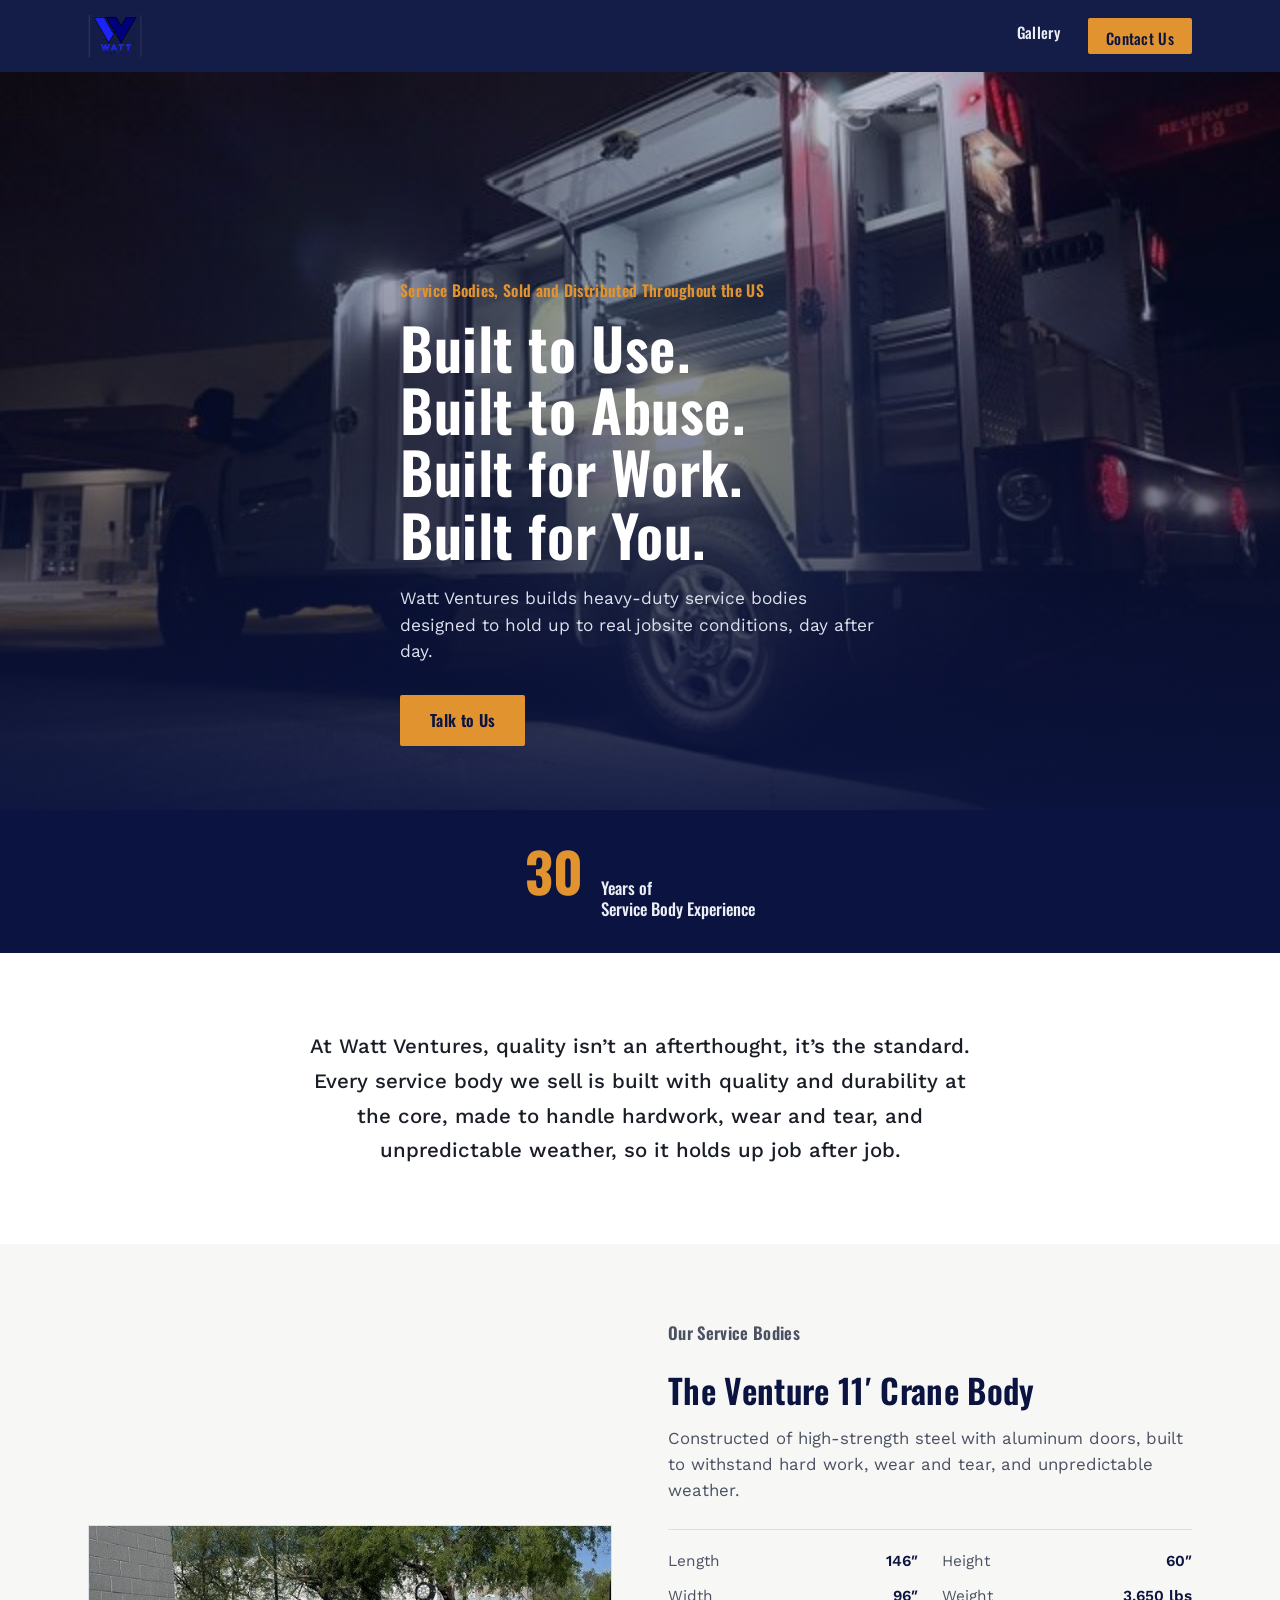
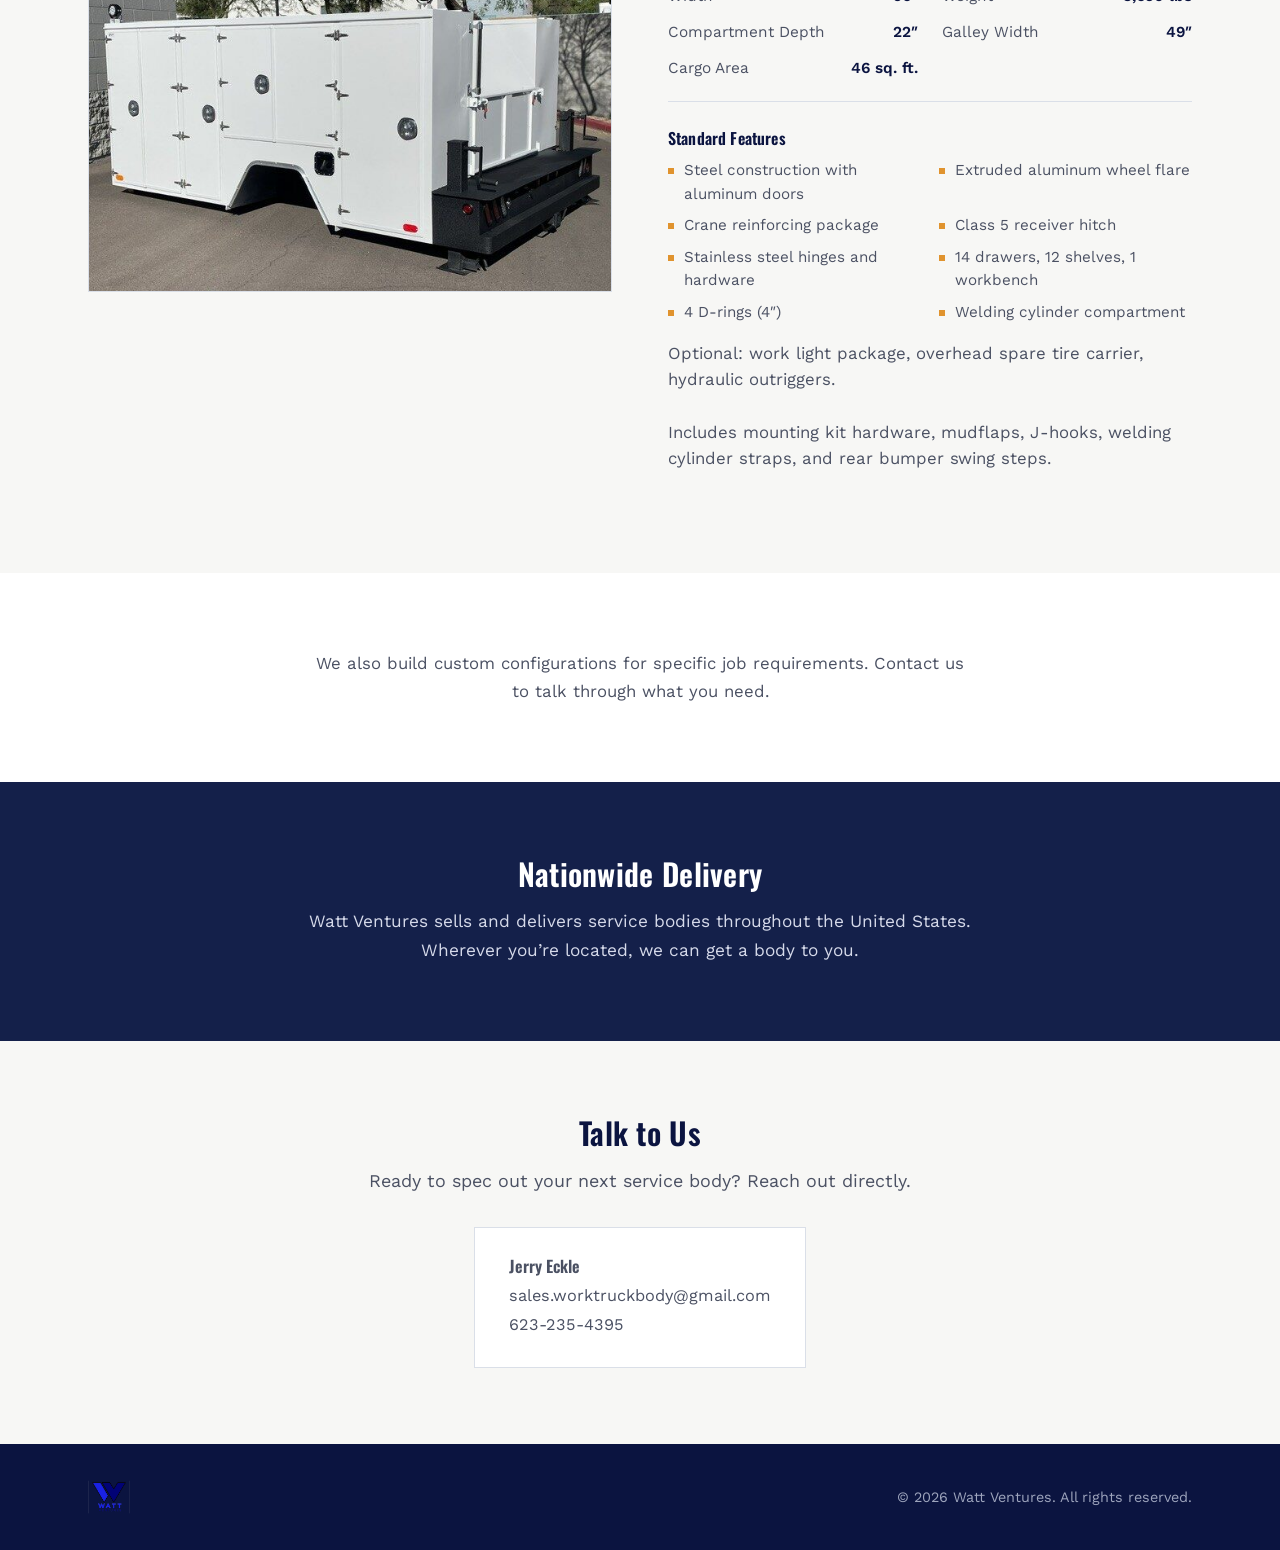
==== index.html @ d4b0574b "Add files via upload" ====
<!DOCTYPE html>
<html lang="en">
<head>
<meta charset="UTF-8">
<meta name="viewport" content="width=device-width, initial-scale=1.0">
<title>Watt Ventures | Service Bodies Sold &amp; Distributed Throughout the US</title>
<meta name="description" content="Watt Ventures sells heavy-duty service bodies built to hold up to real work. Standard and custom configurations, sold and distributed throughout the United States.">
<link rel="preconnect" href="https://fonts.googleapis.com">
<link rel="preconnect" href="https://fonts.gstatic.com" crossorigin>
<link href="https://fonts.googleapis.com/css2?family=Oswald:wght@500;600;700&family=Work+Sans:wght@400;500;600&display=swap" rel="stylesheet">
<link rel="stylesheet" href="styles.css">
</head>
<body>

<header class="site-header">
  <div class="wrap header-inner">
    <a href="index.html" class="brand">
      <img src="images/watt-ventures-logo.png" alt="Watt Ventures" class="brand-logo">
    </a>
    <nav class="site-nav">
      <a href="gallery.html">Gallery</a>
      <a href="#contact" class="nav-cta">Contact Us</a>
    </nav>
  </div>
</header>

<section class="hero">
  <img src="images/hero-night-shot.jpg" alt="Watt Ventures service body, compartments open, lit up at dusk" class="hero-img">
  <div class="hero-scrim"></div>
  <div class="wrap hero-content">
    <p class="eyebrow">Service Bodies, Sold and Distributed Throughout the US</p>
    <h1>Built to Use.<br>Built to Abuse.<br>Built for Work.<br>Built for You.</h1>
    <p class="hero-sub">Watt Ventures builds heavy-duty service bodies designed to hold up to real jobsite conditions, day after day.</p>
    <a href="#contact" class="btn btn-primary">Talk to Us</a>
  </div>
</section>

<section class="trust-strip">
  <div class="wrap trust-inner">
    <span class="trust-number">30</span>
    <span class="trust-label">Years of<br>Service Body Experience</span>
  </div>
</section>

<section class="section quality">
  <div class="wrap narrow">
    <p class="section-copy">At Watt Ventures, quality isn&rsquo;t an afterthought, it&rsquo;s the standard. Every service body we sell is built with quality and durability at the core, made to handle hardwork, wear and tear, and unpredictable weather, so it holds up job after job.</p>
  </div>
</section>

<section class="section product" id="product">
  <div class="wrap">
    <div class="product-grid">
      <div class="product-media">
        <img src="images/gallery-10.jpg" alt="The Venture 11-foot Crane Body, exterior view">
      </div>
      <div class="product-copy">
        <p class="eyebrow eyebrow-dark">Our Service Bodies</p>
        <h2>The Venture 11&prime; Crane Body</h2>
        <p>Constructed of high-strength steel with aluminum doors, built to withstand hard work, wear and tear, and unpredictable weather.</p>

        <dl class="spec-list">
          <div><dt>Length</dt><dd>146&Prime;</dd></div>
          <div><dt>Height</dt><dd>60&Prime;</dd></div>
          <div><dt>Width</dt><dd>96&Prime;</dd></div>
          <div><dt>Weight</dt><dd>3,650 lbs</dd></div>
          <div><dt>Compartment Depth</dt><dd>22&Prime;</dd></div>
          <div><dt>Galley Width</dt><dd>49&Prime;</dd></div>
          <div><dt>Cargo Area</dt><dd>46 sq. ft.</dd></div>
        </dl>

        <h3 class="features-heading">Standard Features</h3>
        <ul class="features-list">
          <li>Steel construction with aluminum doors</li>
          <li>Extruded aluminum wheel flare</li>
          <li>Crane reinforcing package</li>
          <li>Class 5 receiver hitch</li>
          <li>Stainless steel hinges and hardware</li>
          <li>14 drawers, 12 shelves, 1 workbench</li>
          <li>4 D-rings (4&Prime;)</li>
          <li>Welding cylinder compartment</li>
        </ul>
        <p class="features-note">Optional: work light package, overhead spare tire carrier, hydraulic outriggers.</p>
        <p class="features-note">Includes mounting kit hardware, mudflaps, J-hooks, welding cylinder straps, and rear bumper swing steps.</p>
      </div>
    </div>
  </div>
</section>

<section class="section custom">
  <div class="wrap narrow center">
    <p class="section-copy">We also build custom configurations for specific job requirements. Contact us to talk through what you need.</p>
  </div>
</section>

<section class="section delivery">
  <div class="wrap narrow center">
    <h2>Nationwide Delivery</h2>
    <p class="section-copy">Watt Ventures sells and delivers service bodies throughout the United States. Wherever you&rsquo;re located, we can get a body to you.</p>
  </div>
</section>

<section class="section contact-section" id="contact">
  <div class="wrap narrow center">
    <h2>Talk to Us</h2>
    <p class="section-copy">Ready to spec out your next service body? Reach out directly.</p>
    <div class="contact-card">
      <p class="contact-name">Jerry Eckle</p>
      <p><a href="mailto:sales.worktruckbody@gmail.com">sales.worktruckbody@gmail.com</a></p>
      <p><a href="tel:6232354395">623-235-4395</a></p>
    </div>
  </div>
</section>

<footer class="site-footer">
  <div class="wrap footer-inner">
    <img src="images/watt-ventures-logo.png" alt="Watt Ventures" class="footer-logo">
    <p>&copy; <span id="year"></span> Watt Ventures. All rights reserved.</p>
  </div>
</footer>

<script>document.getElementById('year').textContent = new Date().getFullYear();</script>
</body>
</html>
---- styles.css ----
/* Watt Ventures — design tokens
   Color: navy #0B1440 (deep, from logo), steel blue #2B4CE0 (from logo), amber #E0932E (marker-light accent, used sparingly), paper #F7F7F5, ink #191D26, steel-line #DADFE8
   Type: Oswald (headlines, condensed/industrial), Work Sans (body)
   Layout: full-bleed hero, asymmetric two-column product block, tight photo grid on gallery
*/

:root{
  --navy: #0B1440;
  --navy-soft: #14204A;
  --blue: #2B4CE0;
  --amber: #E0932E;
  --paper: #F7F7F5;
  --ink: #191D26;
  --ink-soft: #4B5163;
  --line: #DADFE8;
}

*{box-sizing:border-box; margin:0; padding:0;}

html{scroll-behavior:smooth;}

body{
  font-family:'Work Sans', -apple-system, sans-serif;
  color:var(--ink);
  background:var(--paper);
  line-height:1.55;
}

h1,h2,h3{
  font-family:'Oswald', sans-serif;
  font-weight:600;
  line-height:1.08;
  letter-spacing:0.01em;
}

.wrap{
  max-width:1160px;
  margin:0 auto;
  padding:0 28px;
}
.wrap.narrow{max-width:720px;}
.wrap.center{text-align:center;}

a{color:inherit; text-decoration:none;}

img{max-width:100%; display:block;}

/* Header */
.site-header{
  position:sticky; top:0; z-index:50;
  background:rgba(11,20,64,0.96);
  backdrop-filter:blur(6px);
}
.header-inner{
  display:flex; align-items:center; justify-content:space-between;
  padding-top:14px; padding-bottom:14px;
}
.brand-logo{height:44px; width:auto;}
.site-nav{display:flex; align-items:center; gap:28px;}
.site-nav a{
  color:#EDEFF7; font-family:'Oswald',sans-serif; font-size:0.95rem;
  font-weight:500; letter-spacing:0.02em;
  padding-bottom:4px; border-bottom:2px solid transparent;
  transition:border-color .15s ease;
}
.site-nav a:hover, .site-nav a.active{border-color:var(--amber);}
.nav-cta{
  background:var(--amber); color:var(--navy) !important;
  padding:9px 18px; border-radius:2px; border-bottom:none !important;
  font-weight:600;
}
.nav-cta:hover{background:#EEA648; border-color:transparent;}

/* Hero */
.hero{position:relative; min-height:82vh; display:flex; align-items:flex-end; overflow:hidden;}
.hero-img{position:absolute; inset:0; width:100%; height:100%; object-fit:cover;}
.hero-scrim{
  position:absolute; inset:0;
  background:linear-gradient(0deg, rgba(11,20,64,0.94) 0%, rgba(11,20,64,0.55) 45%, rgba(11,20,64,0.25) 100%);
}
.hero-content{position:relative; color:#fff; padding-top:120px; padding-bottom:64px; max-width:640px;}
.eyebrow{
  color:var(--amber); font-family:'Oswald',sans-serif; font-weight:600;
  font-size:0.98rem; letter-spacing:0.02em; margin-bottom:14px;
}
.eyebrow-dark{color:var(--blue);}
.hero h1{font-size:clamp(2.3rem, 5vw, 3.6rem); color:#fff;}
.hero-sub{
  font-size:1.08rem; color:#DDE1EE; max-width:480px;
  margin-top:20px; margin-bottom:30px;
}

.btn{
  display:inline-block; font-family:'Oswald',sans-serif; font-weight:600;
  font-size:1rem; letter-spacing:0.02em; padding:13px 30px;
  border-radius:2px; transition:transform .12s ease, background .12s ease;
}
.btn-primary{background:var(--amber); color:var(--navy);}
.btn-primary:hover{background:#EEA648; transform:translateY(-1px);}

/* Trust strip */
.trust-strip{background:var(--navy);}
.trust-inner{
  display:flex; align-items:baseline; gap:18px; justify-content:center;
  padding:34px 28px;
}
.trust-number{
  font-family:'Oswald',sans-serif; font-weight:700; font-size:3.4rem;
  color:var(--amber); line-height:1;
}
.trust-label{
  color:#EDEFF7; font-family:'Oswald',sans-serif; font-weight:500;
  font-size:1.05rem; line-height:1.25;
}

/* Sections */
.section{padding:76px 0;}
.section-copy{font-size:1.12rem; color:var(--ink-soft); line-height:1.7;}
.quality{background:#fff;}
.quality .section-copy{font-size:1.28rem; color:var(--ink); text-align:center; font-weight:500;}

/* Product */
.product{background:var(--paper);}
.product-grid{display:grid; grid-template-columns:1fr 1fr; gap:56px; align-items:center;}
.product-media img{border:1px solid var(--line);}
.product-copy h2{font-size:2.1rem; color:var(--navy); margin-bottom:16px;}
.product-copy > p{color:var(--ink-soft); margin-bottom:26px; font-size:1.05rem;}

.spec-list{
  display:grid; grid-template-columns:1fr 1fr; gap:12px 24px;
  border-top:1px solid var(--line); border-bottom:1px solid var(--line);
  padding:20px 0; margin-bottom:28px;
}
.spec-list > div{display:flex; justify-content:space-between; gap:12px; font-size:0.96rem;}
.spec-list dt{color:var(--ink-soft);}
.spec-list dd{font-weight:600; color:var(--navy);}

.features-heading{
  font-size:1rem; color:var(--navy); margin-bottom:12px;
  font-family:'Oswald',sans-serif; font-weight:600;
}
.features-list{list-style:none; display:grid; grid-template-columns:1fr 1fr; gap:8px 18px; margin-bottom:16px;}
.features-list li{
  font-size:0.95rem; color:var(--ink-soft); padding-left:16px; position:relative;
}
.features-list li::before{
  content:""; position:absolute; left:0; top:9px;
  width:6px; height:6px; background:var(--amber);
}
.features-note{font-size:0.88rem; color:var(--ink-soft); margin-top:6px;}

/* Custom + Delivery bands */
.custom{background:#fff;}
.custom .section-copy{font-size:1.05rem;}
.delivery{background:var(--navy-soft);}
.delivery h2{color:#fff; font-size:1.9rem; margin-bottom:16px;}
.delivery .section-copy{color:#D6DAEA; font-size:1.08rem;}

/* Contact */
.contact-section{background:var(--paper);}
.contact-section h2{color:var(--navy); font-size:1.9rem; margin-bottom:16px;}
.contact-card{
  margin-top:30px; display:inline-block; text-align:left;
  border:1px solid var(--line); background:#fff; padding:26px 34px;
}
.contact-name{font-family:'Oswald',sans-serif; font-weight:600; font-size:1.15rem; color:var(--navy); margin-bottom:8px;}
.contact-card p{font-size:1.02rem; color:var(--ink-soft); margin-bottom:4px;}
.contact-card a:hover{color:var(--blue);}

/* Gallery page */
.gallery-hero{background:var(--navy); padding:64px 0 48px;}
.gallery-hero h1{color:#fff; font-size:clamp(1.8rem, 4vw, 2.6rem); margin-top:10px;}
.gallery-section{padding-top:56px;}
.gallery-grid{
  display:grid; grid-template-columns:repeat(3, 1fr); gap:14px;
}
.gallery-grid img{width:100%; height:280px; object-fit:cover; border:1px solid var(--line);}

/* Footer */
.site-footer{background:var(--navy); padding:36px 0;}
.footer-inner{display:flex; align-items:center; justify-content:space-between; flex-wrap:wrap; gap:14px;}
.footer-logo{height:34px; width:auto; opacity:0.9;}
.site-footer p{color:#9DA4BC; font-size:0.9rem;}

/* Responsive */
@media (max-width: 860px){
  .product-grid{grid-template-columns:1fr; gap:30px;}
  .gallery-grid{grid-template-columns:repeat(2, 1fr);}
  .site-nav{gap:16px;}
}
@media (max-width: 560px){
  .gallery-grid{grid-template-columns:1fr;}
  .spec-list, .features-list{grid-template-columns:1fr;}
  .hero-content{padding-top:96px;}
}

/* Accessibility: visible focus */
a:focus-visible, .btn:focus-visible{outline:2px solid var(--amber); outline-offset:2px;}

@media (prefers-reduced-motion: reduce){
  html{scroll-behavior:auto;}
  *{transition:none !important;}
}
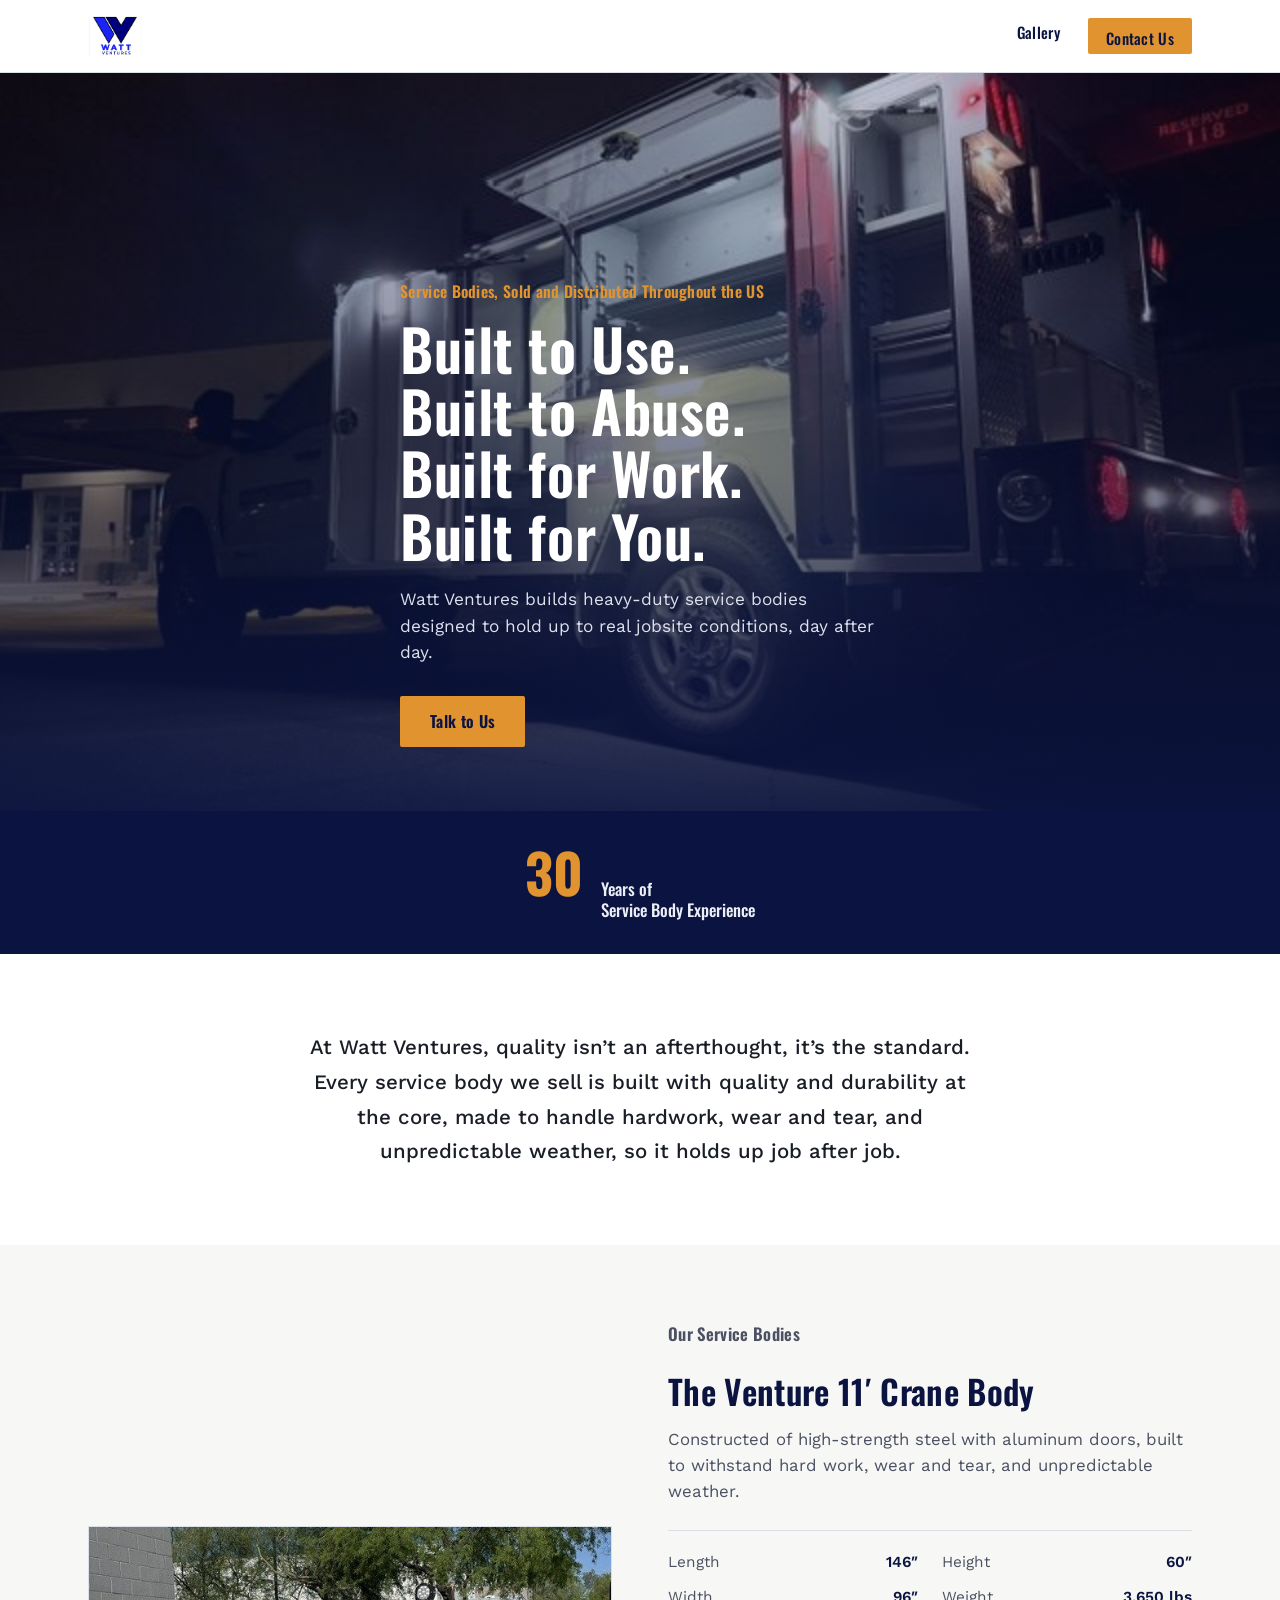
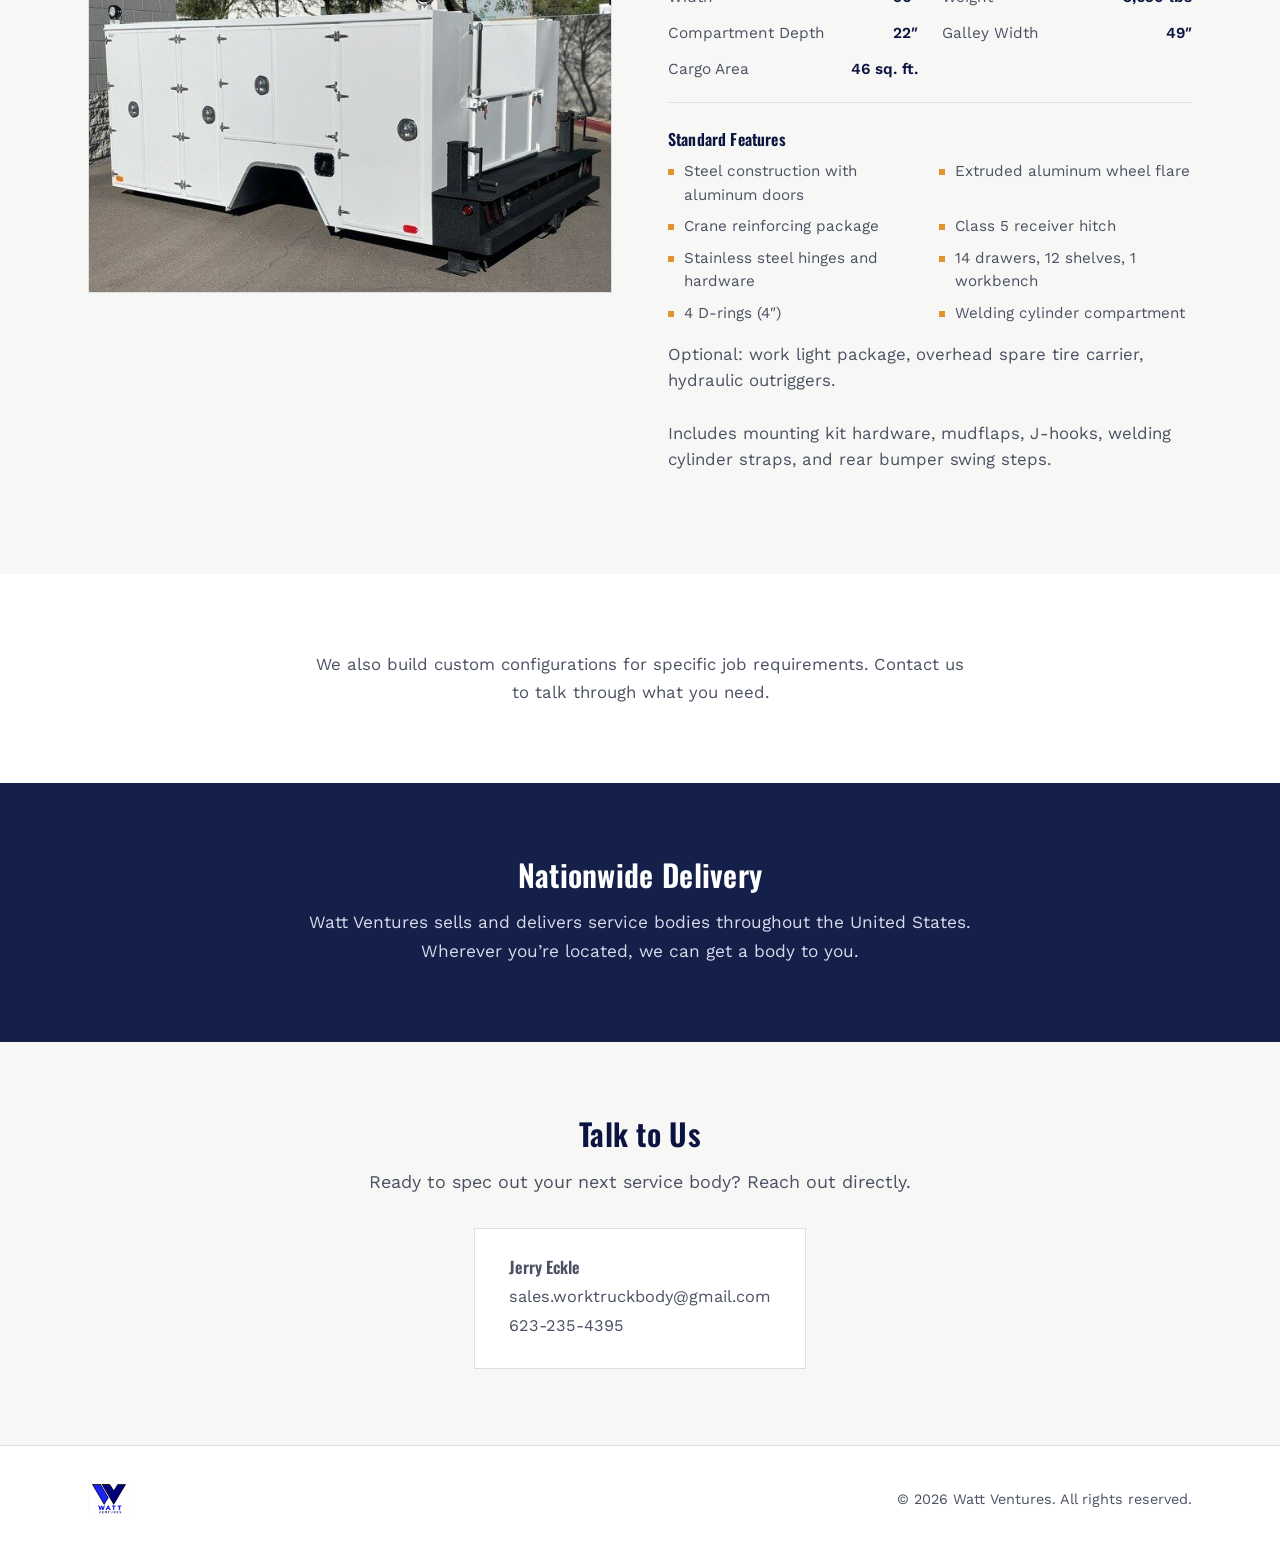
==== commit ada70932: "Add meta tags for Open Graph and Twitter Added Open Graph and Twitter meta tags for better social me" ====
--- a/index.html
+++ b/index.html
@@ -5,6 +5,15 @@
 <meta name="viewport" content="width=device-width, initial-scale=1.0">
 <title>Watt Ventures | Service Bodies Sold &amp; Distributed Throughout the US</title>
 <meta name="description" content="Watt Ventures sells heavy-duty service bodies built to hold up to real work. Standard and custom configurations, sold and distributed throughout the United States.">
+<meta property="og:type" content="website">
+<meta property="og:url" content="https://watt-ventures.com/">
+<meta property="og:title" content="Watt Ventures | Service Bodies Sold &amp; Distributed Throughout the US">
+<meta property="og:description" content="Heavy-duty service bodies built to hold up to real jobsite conditions, day after day.">
+<meta property="og:image" content="https://watt-ventures.com/images/og-image.jpg">
+<meta name="twitter:card" content="summary_large_image">
+<meta name="twitter:title" content="Watt Ventures | Service Bodies Sold &amp; Distributed Throughout the US">
+<meta name="twitter:description" content="Heavy-duty service bodies built to hold up to real jobsite conditions, day after day.">
+<meta name="twitter:image" content="https://watt-ventures.com/images/og-image.jpg">
 <link rel="preconnect" href="https://fonts.googleapis.com">
 <link rel="preconnect" href="https://fonts.gstatic.com" crossorigin>
 <link href="https://fonts.googleapis.com/css2?family=Oswald:wght@500;600;700&family=Work+Sans:wght@400;500;600&display=swap" rel="stylesheet">
--- a/styles.css
+++ b/styles.css
@@ -48,8 +48,8 @@
 /* Header */
 .site-header{
   position:sticky; top:0; z-index:50;
-  background:rgba(11,20,64,0.96);
-  backdrop-filter:blur(6px);
+  background:#FFFFFF;
+  border-bottom:1px solid var(--line);
 }
 .header-inner{
   display:flex; align-items:center; justify-content:space-between;
@@ -58,7 +58,7 @@
 .brand-logo{height:44px; width:auto;}
 .site-nav{display:flex; align-items:center; gap:28px;}
 .site-nav a{
-  color:#EDEFF7; font-family:'Oswald',sans-serif; font-size:0.95rem;
+  color:var(--navy); font-family:'Oswald',sans-serif; font-size:0.95rem;
   font-weight:500; letter-spacing:0.02em;
   padding-bottom:4px; border-bottom:2px solid transparent;
   transition:border-color .15s ease;
@@ -177,10 +177,10 @@
 .gallery-grid img{width:100%; height:280px; object-fit:cover; border:1px solid var(--line);}
 
 /* Footer */
-.site-footer{background:var(--navy); padding:36px 0;}
+.site-footer{background:#FFFFFF; padding:36px 0; border-top:1px solid var(--line);}
 .footer-inner{display:flex; align-items:center; justify-content:space-between; flex-wrap:wrap; gap:14px;}
-.footer-logo{height:34px; width:auto; opacity:0.9;}
-.site-footer p{color:#9DA4BC; font-size:0.9rem;}
+.footer-logo{height:34px; width:auto; opacity:1;}
+.site-footer p{color:var(--ink-soft); font-size:0.9rem;}
 
 /* Responsive */
 @media (max-width: 860px){
